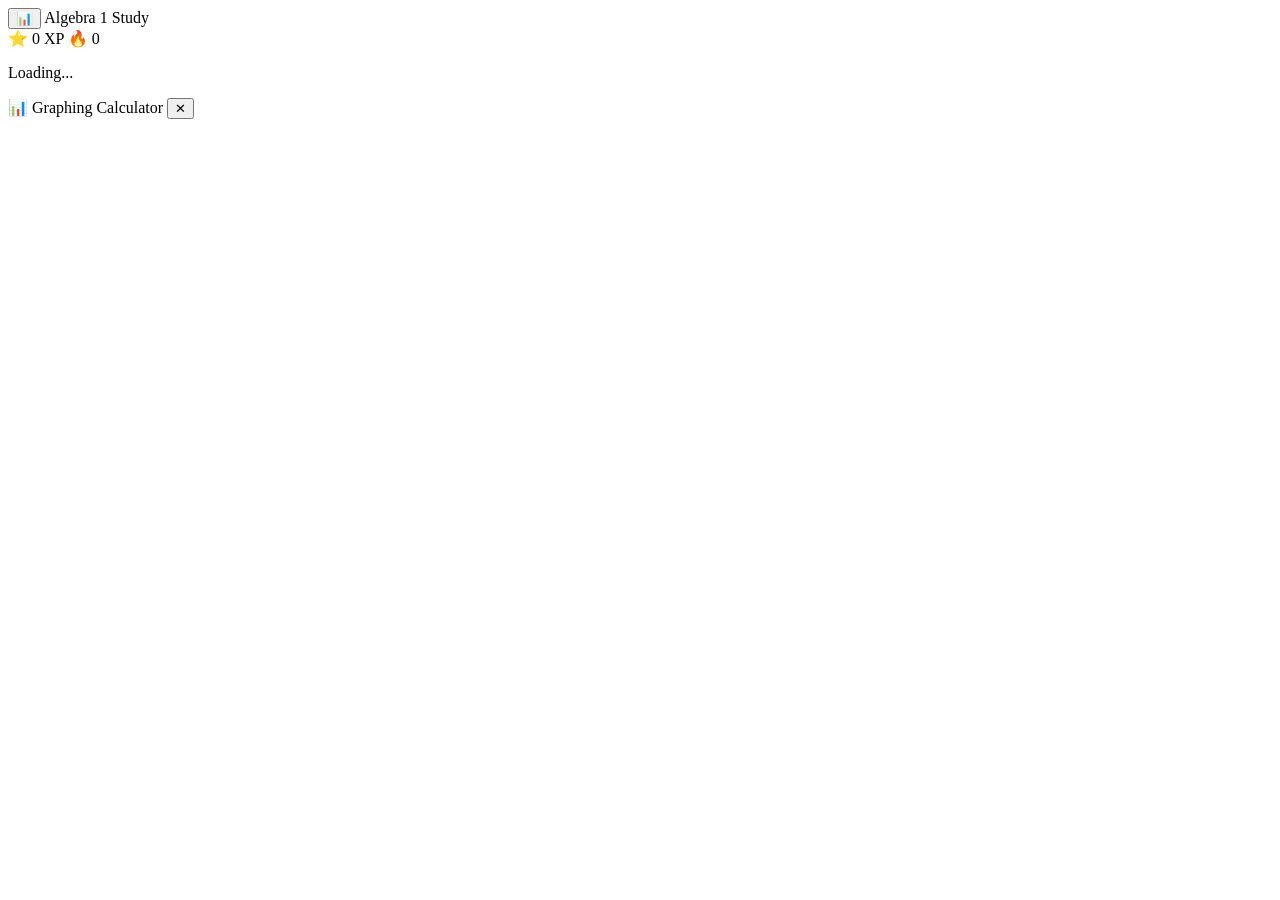
==== app.html @ 2a5a3630 "Add app shell (app.html)" ====
<!DOCTYPE html>
<html lang="en">
<head>
  <meta charset="UTF-8" />
  <meta name="viewport" content="width=device-width, initial-scale=1.0" />
  <title>Algebra 1 Study</title>
  <link rel="preconnect" href="https://fonts.googleapis.com" />
  <link rel="preconnect" href="https://fonts.gstatic.com" crossorigin />
  <link href="https://fonts.googleapis.com/css2?family=Nunito:wght@400;600;700;800;900&display=swap" rel="stylesheet" />
  <link rel="stylesheet" href="css/style.css" />
</head>
<body>
  <!-- Top Navigation Bar -->
  <nav class="nav-bar">
    <button class="calc-toggle-btn" id="calcToggleBtn" title="Open Calculator">📊</button>
    <span class="nav-title" id="navTitle">Algebra 1 Study</span>
    <div class="nav-right">
      <span class="xp-badge" id="xpBadge">⭐ 0 XP</span>
      <span class="streak-badge" id="streakBadge">🔥 0</span>
    </div>
  </nav>

  <!-- Main App Root -->
  <main class="app-root" id="app-root">
    <div class="loading-state">
      <div class="loading-spinner"></div>
      <p>Loading...</p>
    </div>
  </main>

  <!-- Desmos Calculator Overlay -->
  <div class="calc-overlay" id="calc-overlay">
    <div class="calc-header">
      <span class="calc-title">📊 Graphing Calculator</span>
      <button class="calc-close" id="calcCloseBtn">✕</button>
    </div>
    <div id="desmos-container"></div>
  </div>

  <!-- XP Toast -->
  <div class="xp-toast" id="xp-toast"></div>

  <script type="module" src="js/app.js"></script>
</body>
</html>
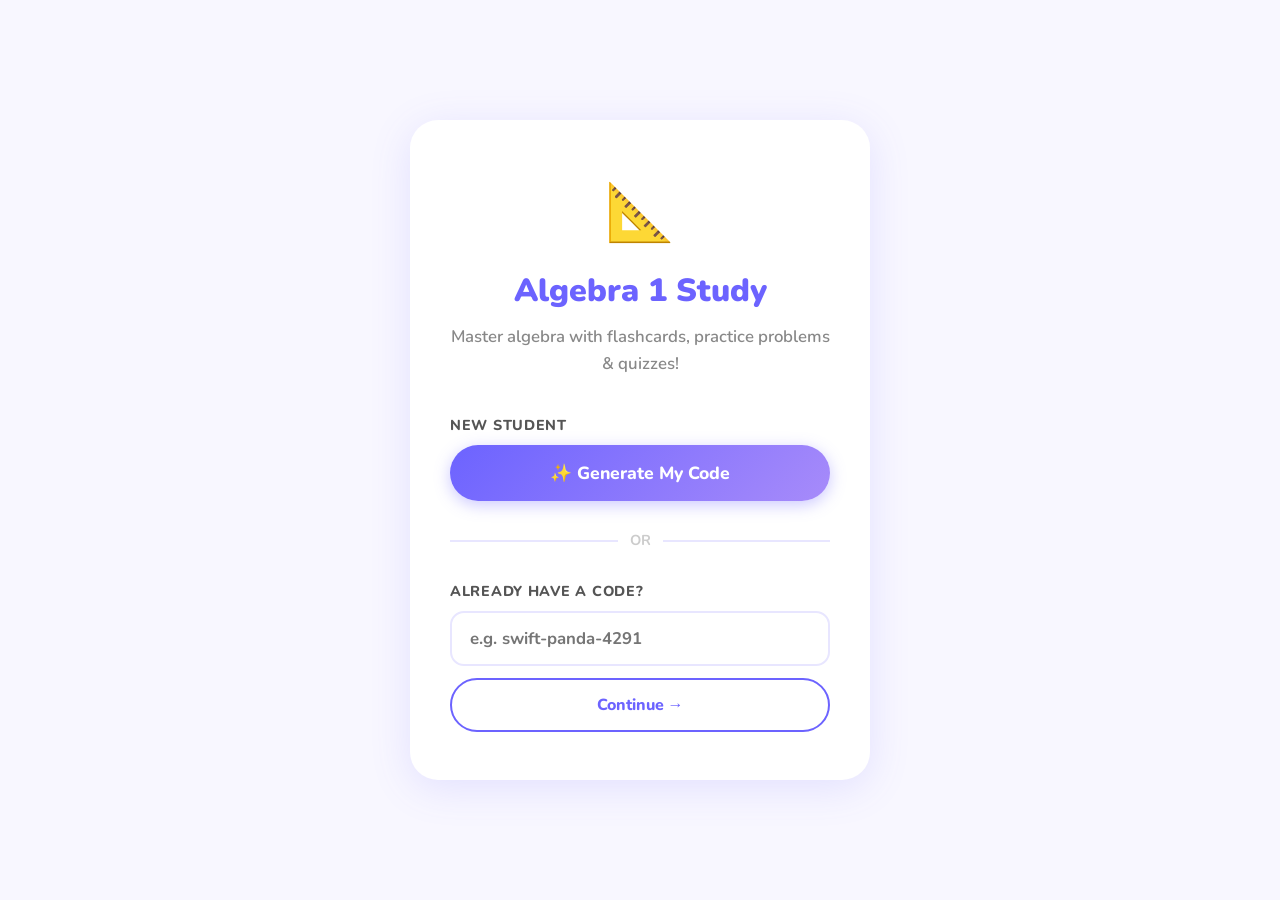
==== commit b8ceafff: "feat: add profile button to nav bar" ====
--- a/app.html
+++ b/app.html
@@ -17,6 +17,7 @@
     <div class="nav-right">
       <span class="xp-badge" id="xpBadge">⭐ 0 XP</span>
       <span class="streak-badge" id="streakBadge">🔥 0</span>
+      <button class="profile-nav-btn" id="profileNavBtn" title="My Profile">👤</button>
     </div>
   </nav>
 
--- a/css/style.css
+++ b/css/style.css
@@ -0,0 +1,931 @@
+/* =============================================
+   ALGEBRA 1 STUDY — CANDY POP DESIGN SYSTEM
+   ============================================= */
+
+/* --- Reset & Base --- */
+*, *::before, *::after { box-sizing: border-box; margin: 0; padding: 0; }
+
+:root {
+  --primary: #6c63ff;
+  --pink: #ff6584;
+  --yellow: #f9a828;
+  --teal: #43c6ac;
+  --purple-light: #a78bfa;
+  --green: #34d399;
+  --orange: #fb923c;
+  --blue: #60a5fa;
+  --fuchsia: #f472b6;
+  --bg: #f8f7ff;
+  --card-bg: #ffffff;
+  --text: #2d2d3a;
+  --text-muted: #888;
+  --border-radius-card: 20px;
+  --border-radius-btn: 50px;
+  --shadow-card: 0 4px 16px rgba(108,99,255,0.12);
+  --shadow-hover: 0 8px 28px rgba(108,99,255,0.2);
+  --transition: 0.2s ease;
+}
+
+html { scroll-behavior: smooth; }
+
+body {
+  font-family: 'Nunito', sans-serif;
+  background: var(--bg);
+  color: var(--text);
+  min-height: 100vh;
+  font-size: 16px;
+  line-height: 1.6;
+}
+
+/* --- Navigation Bar --- */
+.nav-bar {
+  position: sticky;
+  top: 0;
+  z-index: 100;
+  background: white;
+  box-shadow: 0 2px 12px rgba(108,99,255,0.1);
+  display: flex;
+  align-items: center;
+  justify-content: space-between;
+  padding: 0 20px;
+  height: 60px;
+  gap: 12px;
+}
+
+.nav-title {
+  font-weight: 900;
+  font-size: 1.15rem;
+  color: var(--primary);
+  flex: 1;
+  text-align: center;
+  white-space: nowrap;
+}
+
+.nav-right {
+  display: flex;
+  align-items: center;
+  gap: 8px;
+}
+
+.xp-badge {
+  background: linear-gradient(135deg, var(--primary), var(--purple-light));
+  color: white;
+  font-weight: 800;
+  font-size: 0.82rem;
+  padding: 5px 12px;
+  border-radius: 50px;
+  white-space: nowrap;
+}
+
+.streak-badge {
+  background: linear-gradient(135deg, #ff6584, #f9a828);
+  color: white;
+  font-weight: 800;
+  font-size: 0.82rem;
+  padding: 5px 10px;
+  border-radius: 50px;
+  white-space: nowrap;
+}
+
+/* --- Calculator Toggle Button --- */
+.calc-toggle-btn {
+  background: var(--bg);
+  border: 2px solid #e8e6ff;
+  border-radius: 12px;
+  width: 42px;
+  height: 42px;
+  font-size: 1.3rem;
+  cursor: pointer;
+  transition: var(--transition);
+  display: flex;
+  align-items: center;
+  justify-content: center;
+  flex-shrink: 0;
+}
+.calc-toggle-btn:hover { background: #f0eeff; border-color: var(--primary); transform: scale(1.08); }
+
+/* --- App Root --- */
+.app-root {
+  max-width: 960px;
+  margin: 0 auto;
+  padding: 24px 16px 80px;
+  min-height: calc(100vh - 60px);
+}
+
+/* --- View --- */
+.view { animation: fade-in 0.28s ease; }
+
+/* --- Loading --- */
+.loading-state {
+  display: flex;
+  flex-direction: column;
+  align-items: center;
+  justify-content: center;
+  padding: 80px 20px;
+  gap: 16px;
+  color: var(--text-muted);
+  font-weight: 700;
+}
+.loading-spinner {
+  width: 36px;
+  height: 36px;
+  border: 4px solid #e8e6ff;
+  border-top-color: var(--primary);
+  border-radius: 50%;
+  animation: spin 0.7s linear infinite;
+}
+@keyframes spin { to { transform: rotate(360deg); } }
+
+/* --- Buttons --- */
+.btn {
+  border: none;
+  border-radius: var(--border-radius-btn);
+  padding: 14px 28px;
+  font-size: 1rem;
+  font-weight: 800;
+  font-family: 'Nunito', sans-serif;
+  cursor: pointer;
+  transition: transform 0.15s, box-shadow 0.15s, opacity 0.15s;
+  display: inline-flex;
+  align-items: center;
+  justify-content: center;
+  gap: 8px;
+  text-decoration: none;
+}
+.btn:hover { transform: translateY(-2px); }
+.btn:active { animation: bounce 0.25s ease; transform: scale(0.96); }
+
+.btn-purple {
+  background: linear-gradient(135deg, var(--primary), var(--purple-light));
+  color: white;
+  box-shadow: 0 4px 16px rgba(108,99,255,0.3);
+}
+.btn-purple:hover { box-shadow: 0 8px 24px rgba(108,99,255,0.4); }
+
+.btn-pink {
+  background: linear-gradient(135deg, var(--pink), #ff8fa3);
+  color: white;
+  box-shadow: 0 4px 16px rgba(255,101,132,0.3);
+}
+.btn-pink:hover { box-shadow: 0 8px 24px rgba(255,101,132,0.4); }
+
+.btn-yellow {
+  background: linear-gradient(135deg, var(--yellow), #fbbf24);
+  color: white;
+  box-shadow: 0 4px 16px rgba(249,168,40,0.3);
+}
+.btn-yellow:hover { box-shadow: 0 8px 24px rgba(249,168,40,0.4); }
+
+.btn-teal {
+  background: linear-gradient(135deg, var(--teal), var(--green));
+  color: white;
+  box-shadow: 0 4px 16px rgba(67,198,172,0.3);
+}
+.btn-teal:hover { box-shadow: 0 8px 24px rgba(67,198,172,0.4); }
+
+.btn-ghost {
+  background: white;
+  color: var(--primary);
+  border: 2.5px solid var(--primary);
+  box-shadow: none;
+}
+.btn-ghost:hover { background: #f0eeff; }
+
+.btn-sm {
+  padding: 9px 18px;
+  font-size: 0.88rem;
+}
+
+.btn-full { width: 100%; }
+
+/* --- Cards --- */
+.card {
+  background: var(--card-bg);
+  border-radius: var(--border-radius-card);
+  box-shadow: var(--shadow-card);
+  transition: var(--transition);
+  overflow: hidden;
+}
+.card:hover { box-shadow: var(--shadow-hover); }
+
+/* --- Home View: Unit Grid --- */
+.home-header {
+  text-align: center;
+  margin-bottom: 32px;
+  padding-top: 8px;
+}
+.home-header h1 {
+  font-size: 2rem;
+  font-weight: 900;
+  color: var(--primary);
+  margin-bottom: 4px;
+}
+.home-header p {
+  color: var(--text-muted);
+  font-weight: 600;
+  font-size: 1rem;
+}
+.home-stats {
+  display: flex;
+  justify-content: center;
+  gap: 12px;
+  margin-bottom: 28px;
+  flex-wrap: wrap;
+}
+.stat-pill {
+  padding: 8px 20px;
+  border-radius: 50px;
+  font-weight: 800;
+  font-size: 1rem;
+  color: white;
+}
+.stat-xp { background: linear-gradient(135deg, var(--primary), var(--purple-light)); }
+.stat-streak { background: linear-gradient(135deg, var(--pink), var(--yellow)); }
+
+.unit-grid {
+  display: grid;
+  grid-template-columns: repeat(3, 1fr);
+  gap: 16px;
+  margin-bottom: 32px;
+}
+@media (max-width: 700px) { .unit-grid { grid-template-columns: 1fr; } }
+@media (min-width: 701px) and (max-width: 900px) { .unit-grid { grid-template-columns: repeat(2, 1fr); } }
+
+.unit-card {
+  cursor: pointer;
+  padding: 24px 20px;
+  border-radius: var(--border-radius-card);
+  box-shadow: var(--shadow-card);
+  transition: transform 0.18s, box-shadow 0.18s;
+  position: relative;
+  overflow: hidden;
+  background: white;
+}
+.unit-card:hover { transform: translateY(-4px); box-shadow: var(--shadow-hover); }
+.unit-card:active { transform: scale(0.97); }
+
+.unit-card-emoji {
+  font-size: 2.2rem;
+  margin-bottom: 8px;
+  display: block;
+}
+.unit-card-title {
+  font-weight: 900;
+  font-size: 1.05rem;
+  color: var(--text);
+  margin-bottom: 4px;
+}
+.unit-card-subtitle {
+  font-size: 0.82rem;
+  color: var(--text-muted);
+  font-weight: 600;
+  margin-bottom: 12px;
+}
+.unit-color-bar {
+  position: absolute;
+  top: 0; left: 0; right: 0;
+  height: 5px;
+  border-radius: 20px 20px 0 0;
+}
+
+/* --- Progress Bar --- */
+.progress-bar {
+  background: #f0eeff;
+  border-radius: 50px;
+  height: 8px;
+  overflow: hidden;
+  margin-bottom: 6px;
+}
+.progress-fill {
+  height: 100%;
+  border-radius: 50px;
+  background: linear-gradient(135deg, var(--primary), var(--purple-light));
+  transition: width 0.5s ease;
+  min-width: 0;
+}
+.progress-label {
+  font-size: 0.78rem;
+  font-weight: 700;
+  color: var(--text-muted);
+}
+
+/* --- Unit View --- */
+.view-header {
+  display: flex;
+  align-items: center;
+  gap: 12px;
+  margin-bottom: 24px;
+}
+.back-btn {
+  background: white;
+  border: 2px solid #e8e6ff;
+  border-radius: 12px;
+  width: 40px;
+  height: 40px;
+  font-size: 1.2rem;
+  cursor: pointer;
+  transition: var(--transition);
+  display: flex;
+  align-items: center;
+  justify-content: center;
+  flex-shrink: 0;
+}
+.back-btn:hover { background: #f0eeff; border-color: var(--primary); }
+
+.view-title { font-size: 1.6rem; font-weight: 900; }
+.view-emoji { font-size: 1.8rem; }
+
+.unit-progress-section {
+  background: white;
+  border-radius: var(--border-radius-card);
+  box-shadow: var(--shadow-card);
+  padding: 20px;
+  margin-bottom: 20px;
+}
+.unit-progress-section .progress-bar { height: 10px; margin-bottom: 8px; }
+
+/* --- Topic List --- */
+.topic-list { display: flex; flex-direction: column; gap: 12px; }
+
+.topic-item {
+  background: white;
+  border-radius: 16px;
+  box-shadow: var(--shadow-card);
+  padding: 18px 20px;
+  display: flex;
+  align-items: center;
+  justify-content: space-between;
+  cursor: pointer;
+  transition: var(--transition);
+  gap: 12px;
+}
+.topic-item:hover { transform: translateX(4px); box-shadow: var(--shadow-hover); }
+
+.topic-item-info { flex: 1; min-width: 0; }
+.topic-item-title { font-weight: 800; font-size: 1rem; color: var(--text); margin-bottom: 4px; }
+.topic-badges { display: flex; gap: 6px; flex-wrap: wrap; }
+
+.topic-badge {
+  padding: 3px 10px;
+  border-radius: 50px;
+  font-size: 0.75rem;
+  font-weight: 800;
+  display: inline-flex;
+  align-items: center;
+  gap: 4px;
+}
+.badge-done { background: #d1fae5; color: #059669; }
+.badge-todo { background: #f3f4f6; color: #9ca3af; }
+
+.topic-arrow {
+  font-size: 1.2rem;
+  color: #ccc;
+  flex-shrink: 0;
+}
+
+/* --- Topic View --- */
+.topic-header {
+  text-align: center;
+  margin-bottom: 28px;
+}
+.topic-breadcrumb {
+  font-size: 0.82rem;
+  color: var(--text-muted);
+  font-weight: 700;
+  margin-bottom: 6px;
+  cursor: pointer;
+  display: inline-block;
+  transition: color 0.15s;
+}
+.topic-breadcrumb:hover { color: var(--primary); }
+.topic-main-title { font-size: 1.7rem; font-weight: 900; }
+
+.mode-buttons {
+  display: flex;
+  flex-direction: column;
+  gap: 14px;
+  margin-bottom: 16px;
+}
+.mode-btn {
+  border: none;
+  border-radius: 18px;
+  padding: 22px 28px;
+  font-family: 'Nunito', sans-serif;
+  font-size: 1.1rem;
+  font-weight: 800;
+  cursor: pointer;
+  display: flex;
+  align-items: center;
+  gap: 14px;
+  transition: transform 0.18s, box-shadow 0.18s;
+  text-align: left;
+}
+.mode-btn:hover { transform: translateY(-3px); }
+.mode-btn:active { animation: bounce 0.25s ease; transform: scale(0.97); }
+.mode-btn-icon { font-size: 1.8rem; }
+.mode-btn-info { flex: 1; }
+.mode-btn-title { display: block; font-size: 1.05rem; font-weight: 900; }
+.mode-btn-desc { display: block; font-size: 0.82rem; font-weight: 600; opacity: 0.8; margin-top: 2px; }
+
+.mode-btn-purple { background: linear-gradient(135deg, #ede9fe, #ddd6fe); color: #5b21b6; box-shadow: 0 4px 16px rgba(108,99,255,0.15); }
+.mode-btn-pink { background: linear-gradient(135deg, #ffe4e6, #fecdd3); color: #be123c; box-shadow: 0 4px 16px rgba(255,101,132,0.15); }
+.mode-btn-yellow { background: linear-gradient(135deg, #fef3c7, #fde68a); color: #92400e; box-shadow: 0 4px 16px rgba(249,168,40,0.15); }
+.mode-btn-teal { background: linear-gradient(135deg, #ccfbf1, #a7f3d0); color: #065f46; box-shadow: 0 4px 16px rgba(67,198,172,0.15); }
+
+/* --- Flashcard --- */
+.flashcard-scene {
+  width: 100%;
+  perspective: 1000px;
+  margin-bottom: 24px;
+  cursor: pointer;
+}
+.flashcard {
+  width: 100%;
+  min-height: 200px;
+  position: relative;
+  transform-style: preserve-3d;
+  transition: transform 0.55s cubic-bezier(0.4,0,0.2,1);
+}
+.flashcard.flipped { transform: rotateY(180deg); }
+.flashcard-face {
+  position: absolute;
+  width: 100%;
+  min-height: 200px;
+  backface-visibility: hidden;
+  border-radius: var(--border-radius-card);
+  display: flex;
+  flex-direction: column;
+  align-items: center;
+  justify-content: center;
+  padding: 32px 28px;
+  text-align: center;
+  box-shadow: var(--shadow-card);
+}
+.flashcard-front {
+  background: linear-gradient(135deg, #ede9fe, #ddd6fe);
+  color: #4c1d95;
+}
+.flashcard-back {
+  background: linear-gradient(135deg, #ecfdf5, #d1fae5);
+  color: #064e3b;
+  transform: rotateY(180deg);
+}
+.flashcard-label {
+  font-size: 0.75rem;
+  font-weight: 800;
+  text-transform: uppercase;
+  letter-spacing: 0.08em;
+  opacity: 0.6;
+  margin-bottom: 12px;
+}
+.flashcard-text { font-size: 1.3rem; font-weight: 800; line-height: 1.4; }
+.flashcard-hint { font-size: 0.8rem; font-weight: 600; opacity: 0.55; margin-top: 16px; }
+
+.fc-progress {
+  text-align: center;
+  font-weight: 700;
+  color: var(--text-muted);
+  font-size: 0.9rem;
+  margin-bottom: 16px;
+}
+.fc-buttons {
+  display: flex;
+  gap: 12px;
+  margin-top: 8px;
+}
+.fc-buttons .btn { flex: 1; }
+
+/* --- Problems --- */
+.problem-progress-bar-wrap {
+  margin-bottom: 20px;
+}
+.problem-progress-bar {
+  background: #e8e6ff;
+  border-radius: 50px;
+  height: 10px;
+  overflow: hidden;
+  margin-bottom: 6px;
+}
+.problem-progress-fill {
+  height: 100%;
+  border-radius: 50px;
+  background: linear-gradient(135deg, var(--pink), #ff8fa3);
+  transition: width 0.4s ease;
+}
+.problem-counter { font-size: 0.85rem; font-weight: 700; color: var(--text-muted); }
+
+.problem-container { }
+.problem-card {
+  background: white;
+  border-radius: var(--border-radius-card);
+  box-shadow: var(--shadow-card);
+  padding: 28px 24px;
+  margin-bottom: 20px;
+}
+.problem-type-tag {
+  display: inline-block;
+  background: #f0eeff;
+  color: var(--primary);
+  font-size: 0.75rem;
+  font-weight: 800;
+  padding: 4px 12px;
+  border-radius: 50px;
+  margin-bottom: 14px;
+  text-transform: uppercase;
+  letter-spacing: 0.05em;
+}
+.problem-question {
+  font-size: 1.15rem;
+  font-weight: 800;
+  line-height: 1.5;
+  color: var(--text);
+}
+
+.mc-options {
+  display: flex;
+  flex-direction: column;
+  gap: 10px;
+  margin-top: 20px;
+}
+.mc-btn {
+  background: white;
+  border: 2.5px solid #e8e6ff;
+  border-radius: 14px;
+  padding: 14px 18px;
+  font-family: 'Nunito', sans-serif;
+  font-size: 1rem;
+  font-weight: 700;
+  cursor: pointer;
+  text-align: left;
+  transition: border-color 0.18s, background 0.18s, transform 0.15s;
+  display: flex;
+  align-items: center;
+  gap: 12px;
+}
+.mc-btn:hover:not(:disabled) { border-color: var(--primary); background: #f0eeff; transform: translateX(4px); }
+.mc-btn:disabled { cursor: default; }
+.mc-btn.correct { border-color: #10b981; background: #d1fae5; color: #065f46; }
+.mc-btn.wrong { border-color: #ef4444; background: #fee2e2; color: #991b1b; }
+.mc-letter {
+  width: 30px;
+  height: 30px;
+  border-radius: 50%;
+  background: #f0eeff;
+  color: var(--primary);
+  font-weight: 900;
+  font-size: 0.9rem;
+  display: flex;
+  align-items: center;
+  justify-content: center;
+  flex-shrink: 0;
+}
+.mc-btn.correct .mc-letter { background: #10b981; color: white; }
+.mc-btn.wrong .mc-letter { background: #ef4444; color: white; }
+
+.fill-input-wrap { margin-top: 20px; }
+.fill-input {
+  width: 100%;
+  border: 2.5px solid #e8e6ff;
+  border-radius: 14px;
+  padding: 14px 18px;
+  font-size: 1.05rem;
+  font-family: 'Nunito', sans-serif;
+  font-weight: 700;
+  color: var(--text);
+  outline: none;
+  transition: border-color 0.2s;
+}
+.fill-input:focus { border-color: var(--primary); }
+.fill-input.correct { border-color: #10b981; background: #d1fae5; color: #065f46; }
+.fill-input.wrong { border-color: #ef4444; background: #fee2e2; animation: shake 0.4s ease; }
+
+.submit-btn { margin-top: 12px; }
+
+/* --- Explanation Panel --- */
+.explanation-panel {
+  background: #fff7ed;
+  border: 2px solid #fed7aa;
+  border-radius: 16px;
+  padding: 20px;
+  margin-top: 16px;
+  animation: slide-up 0.35s ease;
+  display: none;
+}
+.explanation-panel.visible { display: block; }
+.explanation-title {
+  font-weight: 900;
+  font-size: 0.95rem;
+  color: #c2410c;
+  margin-bottom: 12px;
+  display: flex;
+  align-items: center;
+  gap: 6px;
+}
+.step-list { list-style: none; padding: 0; }
+.step-list li {
+  display: flex;
+  align-items: flex-start;
+  gap: 10px;
+  font-size: 0.95rem;
+  font-weight: 600;
+  color: var(--text);
+  margin-bottom: 10px;
+  line-height: 1.5;
+}
+.step-num {
+  background: #fed7aa;
+  color: #c2410c;
+  font-weight: 900;
+  font-size: 0.75rem;
+  width: 22px;
+  height: 22px;
+  border-radius: 50%;
+  display: flex;
+  align-items: center;
+  justify-content: center;
+  flex-shrink: 0;
+  margin-top: 2px;
+}
+.explanation-tip {
+  background: #fef3c7;
+  border-left: 4px solid var(--yellow);
+  padding: 10px 14px;
+  border-radius: 8px;
+  font-size: 0.88rem;
+  font-weight: 700;
+  color: #92400e;
+  margin-top: 12px;
+}
+
+.problem-action-btns {
+  display: flex;
+  gap: 10px;
+  margin-top: 16px;
+  flex-wrap: wrap;
+}
+.problem-action-btns .btn { flex: 1; min-width: 120px; }
+
+/* --- Completion Screen --- */
+.completion-screen {
+  text-align: center;
+  padding: 40px 20px;
+  animation: fade-in 0.4s ease;
+}
+.completion-emoji { font-size: 4rem; margin-bottom: 16px; }
+.completion-title { font-size: 1.8rem; font-weight: 900; color: var(--primary); margin-bottom: 8px; }
+.completion-subtitle { font-size: 1rem; color: var(--text-muted); font-weight: 600; margin-bottom: 28px; }
+.completion-score {
+  font-size: 3rem;
+  font-weight: 900;
+  color: var(--primary);
+  background: linear-gradient(135deg, #ede9fe, #ddd6fe);
+  border-radius: 20px;
+  padding: 20px 32px;
+  display: inline-block;
+  margin-bottom: 28px;
+}
+.completion-btns { display: flex; flex-direction: column; gap: 12px; max-width: 340px; margin: 0 auto; }
+
+/* --- Guide View --- */
+.guide-section {
+  background: white;
+  border-radius: var(--border-radius-card);
+  box-shadow: var(--shadow-card);
+  padding: 24px;
+  margin-bottom: 20px;
+}
+.guide-section-title {
+  font-size: 1rem;
+  font-weight: 900;
+  margin-bottom: 14px;
+  display: flex;
+  align-items: center;
+  gap: 8px;
+}
+.guide-concept { font-size: 0.95rem; font-weight: 600; color: var(--text); line-height: 1.7; }
+.guide-tips-list { list-style: none; padding: 0; }
+.guide-tips-list li {
+  display: flex;
+  align-items: flex-start;
+  gap: 10px;
+  font-size: 0.92rem;
+  font-weight: 600;
+  padding: 8px 0;
+  border-bottom: 1px solid #f3f4f6;
+  color: var(--text);
+}
+.guide-tips-list li:last-child { border-bottom: none; }
+.guide-tip-dot { color: var(--teal); font-size: 1.1rem; flex-shrink: 0; }
+.guide-mistakes-dot { color: var(--pink); font-size: 1.1rem; flex-shrink: 0; }
+
+.example-card {
+  background: #f8f7ff;
+  border-radius: 14px;
+  padding: 16px;
+  margin-bottom: 12px;
+}
+.example-problem { font-weight: 800; color: var(--primary); margin-bottom: 10px; font-size: 0.95rem; }
+.example-steps { padding-left: 0; list-style: none; }
+.example-steps li {
+  font-size: 0.88rem;
+  font-weight: 600;
+  color: var(--text);
+  padding: 4px 0;
+  display: flex;
+  gap: 8px;
+  align-items: flex-start;
+}
+.example-answer {
+  background: #d1fae5;
+  color: #065f46;
+  font-weight: 900;
+  padding: 8px 14px;
+  border-radius: 8px;
+  font-size: 0.9rem;
+  margin-top: 8px;
+  display: inline-block;
+}
+
+/* --- Quiz View --- */
+.quiz-header {
+  text-align: center;
+  margin-bottom: 24px;
+}
+.quiz-title { font-size: 1.5rem; font-weight: 900; color: var(--primary); margin-bottom: 4px; }
+.quiz-subtitle { font-size: 0.9rem; font-weight: 600; color: var(--text-muted); }
+
+/* --- Results Screen --- */
+.results-screen {
+  text-align: center;
+  padding: 32px 20px;
+  animation: fade-in 0.4s ease;
+}
+.results-emoji { font-size: 4rem; margin-bottom: 16px; }
+.results-title { font-size: 2rem; font-weight: 900; color: var(--primary); margin-bottom: 8px; }
+.results-score-big {
+  font-size: 4rem;
+  font-weight: 900;
+  color: var(--primary);
+  line-height: 1;
+  margin-bottom: 4px;
+}
+.results-score-label { font-size: 1rem; font-weight: 700; color: var(--text-muted); margin-bottom: 24px; }
+.results-breakdown {
+  display: flex;
+  justify-content: center;
+  gap: 20px;
+  margin-bottom: 28px;
+  flex-wrap: wrap;
+}
+.results-stat {
+  background: white;
+  border-radius: 16px;
+  box-shadow: var(--shadow-card);
+  padding: 16px 24px;
+  min-width: 100px;
+}
+.results-stat-num { font-size: 1.8rem; font-weight: 900; }
+.results-stat-label { font-size: 0.8rem; font-weight: 700; color: var(--text-muted); text-transform: uppercase; }
+.results-btns { display: flex; flex-direction: column; gap: 12px; max-width: 360px; margin: 0 auto; }
+
+/* --- Calculator Overlay --- */
+.calc-overlay {
+  position: fixed;
+  inset: 0;
+  z-index: 1000;
+  background: rgba(0,0,0,0.55);
+  display: none;
+  flex-direction: column;
+  animation: fade-in 0.2s ease;
+}
+.calc-overlay.open { display: flex; }
+.calc-header {
+  background: white;
+  display: flex;
+  align-items: center;
+  justify-content: space-between;
+  padding: 14px 20px;
+  box-shadow: 0 2px 10px rgba(0,0,0,0.1);
+}
+.calc-title { font-weight: 900; font-size: 1rem; color: var(--primary); }
+.calc-close {
+  background: #fee2e2;
+  border: none;
+  border-radius: 50%;
+  width: 36px;
+  height: 36px;
+  font-size: 1rem;
+  cursor: pointer;
+  font-weight: 900;
+  color: #ef4444;
+  transition: background 0.15s;
+}
+.calc-close:hover { background: #fecaca; }
+#desmos-container {
+  flex: 1;
+  background: white;
+}
+
+/* --- XP Toast --- */
+.xp-toast {
+  position: fixed;
+  bottom: 30px;
+  left: 50%;
+  transform: translateX(-50%) translateY(60px);
+  background: linear-gradient(135deg, var(--primary), var(--purple-light));
+  color: white;
+  font-weight: 900;
+  font-size: 1.1rem;
+  padding: 12px 28px;
+  border-radius: 50px;
+  box-shadow: 0 8px 28px rgba(108,99,255,0.4);
+  z-index: 2000;
+  pointer-events: none;
+  opacity: 0;
+  transition: transform 0.35s cubic-bezier(0.34,1.56,0.64,1), opacity 0.35s ease;
+  white-space: nowrap;
+}
+.xp-toast.show {
+  transform: translateX(-50%) translateY(0);
+  opacity: 1;
+}
+
+/* --- Confetti --- */
+.confetti-piece {
+  position: fixed;
+  width: 10px;
+  height: 10px;
+  border-radius: 2px;
+  pointer-events: none;
+  z-index: 3000;
+  animation: confetti-fall 1.8s ease forwards;
+}
+@keyframes confetti-fall {
+  0%   { transform: translateY(0) rotate(0deg) scale(1); opacity: 1; }
+  60%  { opacity: 1; }
+  100% { transform: translateY(calc(100vh - 100px)) rotate(720deg) scale(0.3); opacity: 0; }
+}
+
+/* --- Animations --- */
+@keyframes bounce {
+  0%   { transform: scale(1); }
+  40%  { transform: scale(0.92); }
+  70%  { transform: scale(1.06); }
+  100% { transform: scale(1); }
+}
+
+@keyframes shake {
+  0%   { transform: translateX(0); }
+  18%  { transform: translateX(-8px); }
+  36%  { transform: translateX(8px); }
+  54%  { transform: translateX(-6px); }
+  72%  { transform: translateX(6px); }
+  90%  { transform: translateX(-3px); }
+  100% { transform: translateX(0); }
+}
+
+@keyframes fade-in {
+  from { opacity: 0; transform: translateY(10px); }
+  to   { opacity: 1; transform: translateY(0); }
+}
+
+@keyframes slide-up {
+  from { opacity: 0; transform: translateY(20px); }
+  to   { opacity: 1; transform: translateY(0); }
+}
+
+.correct-flash { animation: correct-pulse 0.4s ease; }
+@keyframes correct-pulse {
+  0%   { box-shadow: 0 0 0 0 rgba(16,185,129,0.7); }
+  70%  { box-shadow: 0 0 0 14px rgba(16,185,129,0); }
+  100% { box-shadow: 0 0 0 0 rgba(16,185,129,0); }
+}
+
+.wrong-shake { animation: shake 0.4s ease; }
+
+/* --- Utility --- */
+.text-center { text-align: center; }
+.mt-12 { margin-top: 12px; }
+.mt-20 { margin-top: 20px; }
+.mb-12 { margin-bottom: 12px; }
+.gap-12 { gap: 12px; }
+.flex { display: flex; }
+.flex-col { flex-direction: column; }
+.align-center { align-items: center; }
+.justify-center { justify-content: center; }
+
+/* --- Mixed Quiz Button at Bottom of Home --- */
+.home-quiz-wrap {
+  text-align: center;
+  padding: 8px 0 16px;
+}
+.home-quiz-btn {
+  font-size: 1.15rem;
+  padding: 18px 48px;
+  box-shadow: 0 6px 24px rgba(249,168,40,0.35);
+}
+
+/* --- Scrollbar --- */
+::-webkit-scrollbar { width: 6px; }
+::-webkit-scrollbar-track { background: #f8f7ff; }
+::-webkit-scrollbar-thumb { background: #c4c0ff; border-radius: 3px; }
